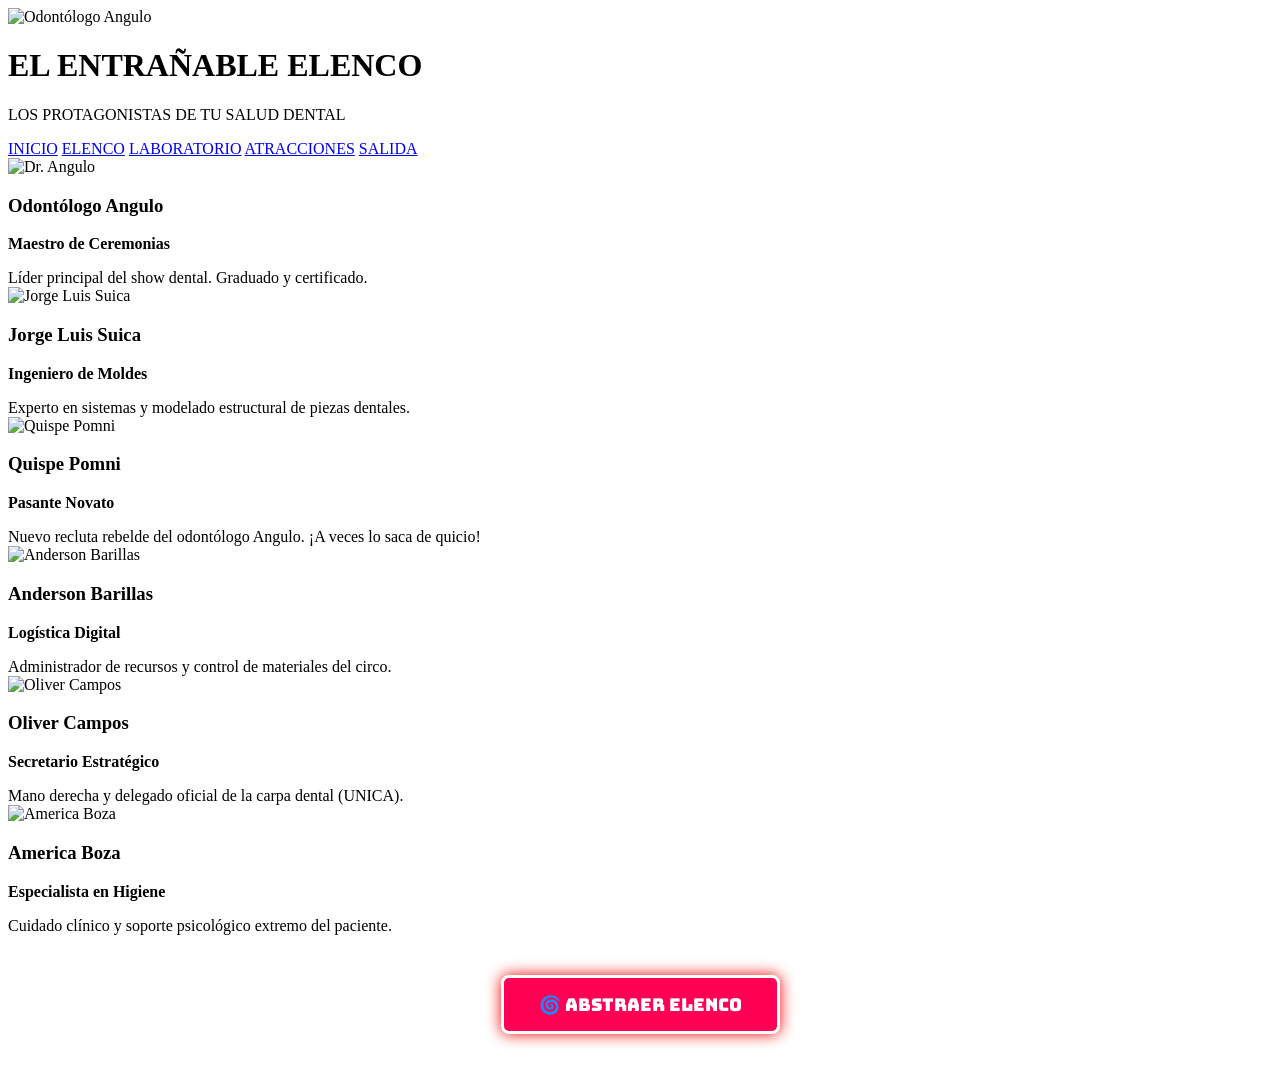
==== elenco.html @ cd5c4fb8 "Add files via upload" ====
<!DOCTYPE html>
<html lang="es">
<head>
    <meta charset="UTF-8">
    <meta name="viewport" content="width=device-width, initial-scale=1.0">
    <title>El Elenco de Sonrisas | Odontólogo Angulo</title>
    <link rel="stylesheet" href="css/estilos.css">
    <link href="https://fonts.googleapis.com/css2?family=Bungee&family=Roboto:wght@400;700&display=swap" rel="stylesheet">
</head>
<body class="teatro-body">

    <audio id="audio-seccion" src="assets/audio/staff_elenco.mp3" loop></audio>
    
    <div id="abstraction-overlay"></div>

    <header class="circo-header">
        <div class="banner-caine">
            <img src="assets/imagen/doctor-angulo.png" alt="Odontólogo Angulo" class="caine-img">
            <div class="titulo-container">
                <h1 class="glow-yellow">EL ENTRAÑABLE ELENCO</h1>
                <p class="universidades">LOS PROTAGONISTAS DE TU SALUD DENTAL</p>
            </div>
        </div>
        
        <nav class="menu-flotante">
            <a href="home.html" class="btn-nav">INICIO</a>
            <a href="elenco.html" class="btn-nav activo">ELENCO</a>
            <a href="laboratorio.html" class="btn-nav">LABORATORIO</a>
            <a href="galeria.html" class="btn-nav">ATRACCIONES</a>
            <a href="contacto.html" class="btn-nav">SALIDA</a>
        </nav>
    </header>

    <main class="escenario-principal">
        <div class="staff-grid">
            <div class="staff-member card-red" data-personaje="angulo">
                <img src="assets/imagen/doctor-angulo.png" alt="Dr. Angulo">
                <h3>Odontólogo Angulo</h3>
                <p class="rol" style="color: var(--circo-rojo); font-weight: bold;">Maestro de Ceremonias</p>
                <span class="desc">Líder principal del show dental. Graduado y certificado.</span>
            </div>

            <div class="staff-member card-blue">
                <img src="assets/imagen/logo-clinica.png" alt="Jorge Luis Suica">
                <h3>Jorge Luis Suica</h3>
                <p class="rol" style="color: var(--circo-azul); font-weight: bold;">Ingeniero de Moldes</p>
                <span class="desc">Experto en sistemas y modelado estructural de piezas dentales.</span>
            </div>

            <div class="staff-member card-yellow" data-personaje="quispe">
                <img src="assets/imagen/quispe-pomni.png" alt="Quispe Pomni">
                <h3>Quispe Pomni</h3>
                <p class="rol" style="color: var(--circo-amarillo); font-weight: bold;">Pasante Novato</p>
                <span class="desc">Nuevo recluta rebelde del odontólogo Angulo. ¡A veces lo saca de quicio!</span>
            </div>

            <div class="staff-member card-yellow">
                <img src="assets/imagen/logo-clinica.png" alt="Anderson Barillas">
                <h3>Anderson Barillas</h3>
                <p class="rol" style="color: var(--circo-amarillo); font-weight: bold;">Logística Digital</p>
                <span class="desc">Administrador de recursos y control de materiales del circo.</span>
            </div>

            <div class="staff-member card-red" data-personaje="oliver">
                <img src="assets/imagen/secretario-oliver.png" alt="Oliver Campos">
                <h3>Oliver Campos</h3>
                <p class="rol" style="color: var(--circo-rojo); font-weight: bold;">Secretario Estratégico</p>
                <span class="desc">Mano derecha y delegado oficial de la carpa dental (UNICA).</span>
            </div>

            <div class="staff-member card-blue" data-personaje="boza">
                <img src="assets/imagen/hygiene-america.png" alt="America Boza">
                <h3>America Boza</h3>
                <p class="rol" style="color: var(--circo-azul); font-weight: bold;">Especialista en Higiene</p>
                <span class="desc">Cuidado clínico y soporte psicológico extremo del paciente.</span>
            </div>
        </div>

        <div style="text-align: center; margin-top: 40px; padding-bottom: 40px;">
            <button id="btn-abstraer-manual" style="background: #ff0055; color: white; padding: 15px 35px; font-family: 'Bungee', sans-serif; font-size: 1.1rem; border: 3px solid white; border-radius: 8px; cursor: pointer; box-shadow: 0 0 15px red; transition: 0.3s;">
                🌀 ABSTRAER ELENCO
            </button>
        </div>
    </main>

    <script src="js/script.js"></script>
    <script>
        window.addEventListener('DOMContentLoaded', () => {
            const audio = document.getElementById('audio-seccion');
            audio.play().catch(err => console.log("Interacciona para jugar"));
            iniciarContadorAbstraccion();
        });
    </script>
</body>
</html>
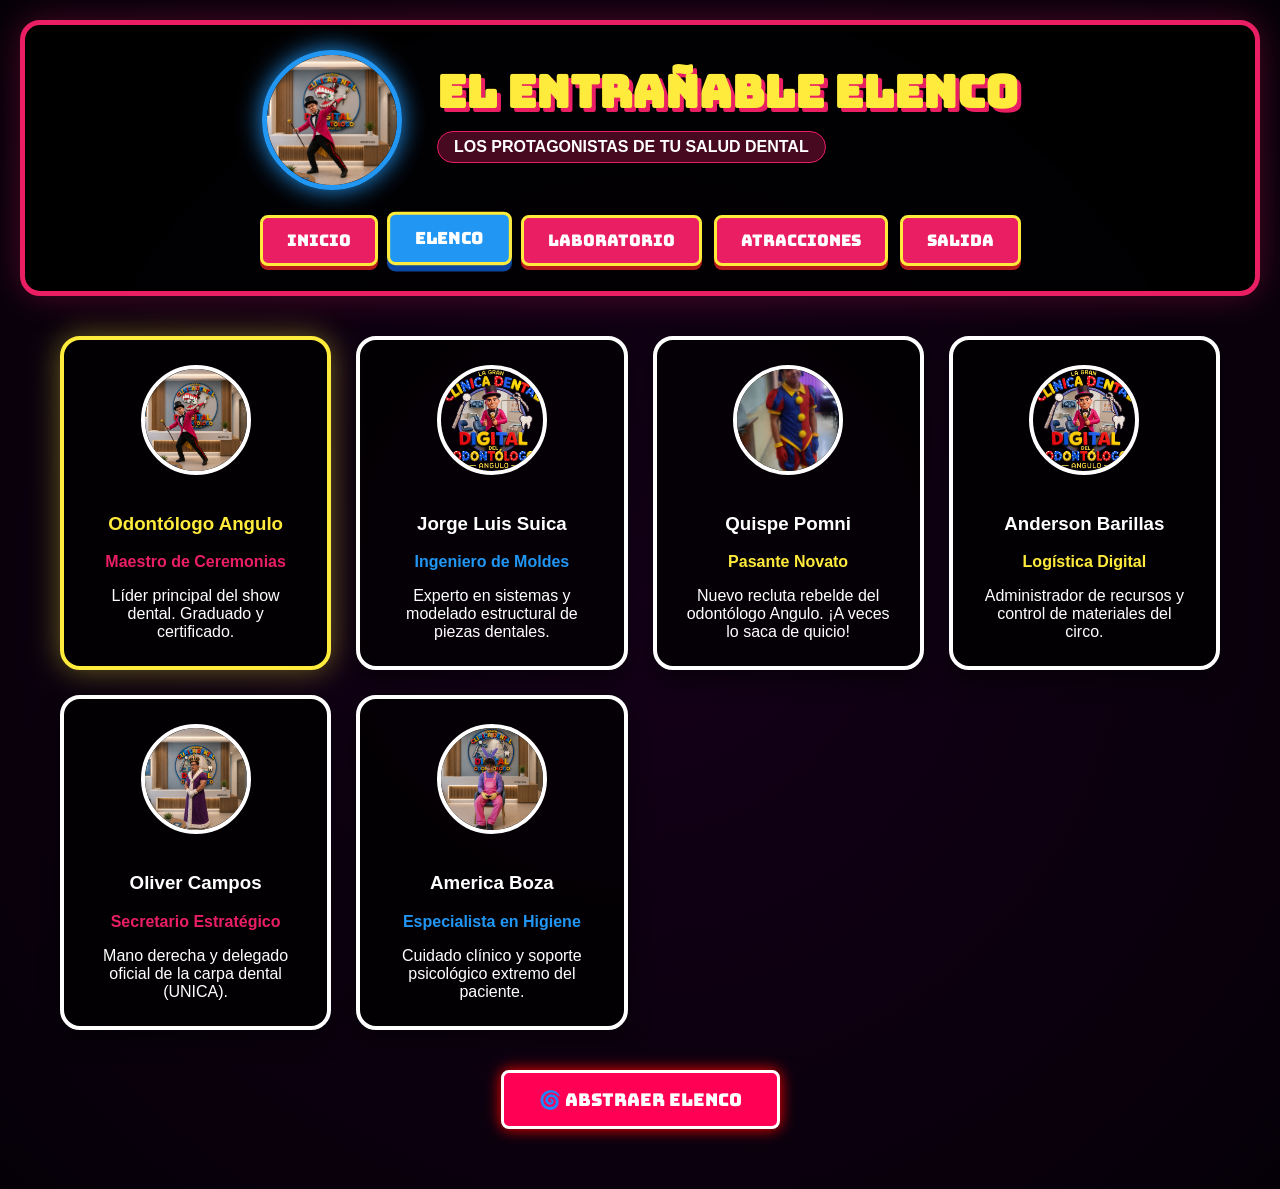
==== commit c02d9cbb: "Update elenco.html" ====
--- a/elenco.html
+++ b/elenco.html
@@ -9,13 +9,13 @@
 </head>
 <body class="teatro-body">
 
-    <audio id="audio-seccion" src="assets/audio/staff_elenco.mp3" loop></audio>
+    <audio id="audio-seccion" src="audio/staff_elenco.mp3" loop></audio>
     
     <div id="abstraction-overlay"></div>
 
     <header class="circo-header">
         <div class="banner-caine">
-            <img src="assets/imagen/doctor-angulo.png" alt="Odontólogo Angulo" class="caine-img">
+            <img src="imagen/doctor-angulo.png" alt="Odontólogo Angulo" class="caine-img">
             <div class="titulo-container">
                 <h1 class="glow-yellow">EL ENTRAÑABLE ELENCO</h1>
                 <p class="universidades">LOS PROTAGONISTAS DE TU SALUD DENTAL</p>
@@ -34,42 +34,42 @@
     <main class="escenario-principal">
         <div class="staff-grid">
             <div class="staff-member card-red" data-personaje="angulo">
-                <img src="assets/imagen/doctor-angulo.png" alt="Dr. Angulo">
+                <img src="imagen/doctor-angulo.png" alt="Dr. Angulo">
                 <h3>Odontólogo Angulo</h3>
                 <p class="rol" style="color: var(--circo-rojo); font-weight: bold;">Maestro de Ceremonias</p>
                 <span class="desc">Líder principal del show dental. Graduado y certificado.</span>
             </div>
 
             <div class="staff-member card-blue">
-                <img src="assets/imagen/logo-clinica.png" alt="Jorge Luis Suica">
+                <img src="imagen/logo-clinica.png" alt="Jorge Luis Suica">
                 <h3>Jorge Luis Suica</h3>
                 <p class="rol" style="color: var(--circo-azul); font-weight: bold;">Ingeniero de Moldes</p>
                 <span class="desc">Experto en sistemas y modelado estructural de piezas dentales.</span>
             </div>
 
             <div class="staff-member card-yellow" data-personaje="quispe">
-                <img src="assets/imagen/quispe-pomni.png" alt="Quispe Pomni">
+                <img src="imagen/quispe-pomni.png" alt="Quispe Pomni">
                 <h3>Quispe Pomni</h3>
                 <p class="rol" style="color: var(--circo-amarillo); font-weight: bold;">Pasante Novato</p>
                 <span class="desc">Nuevo recluta rebelde del odontólogo Angulo. ¡A veces lo saca de quicio!</span>
             </div>
 
             <div class="staff-member card-yellow">
-                <img src="assets/imagen/logo-clinica.png" alt="Anderson Barillas">
+                <img src="imagen/logo-clinica.png" alt="Anderson Barillas">
                 <h3>Anderson Barillas</h3>
                 <p class="rol" style="color: var(--circo-amarillo); font-weight: bold;">Logística Digital</p>
                 <span class="desc">Administrador de recursos y control de materiales del circo.</span>
             </div>
 
             <div class="staff-member card-red" data-personaje="oliver">
-                <img src="assets/imagen/secretario-oliver.png" alt="Oliver Campos">
+                <img src="imagen/secretario-oliver.png" alt="Oliver Campos">
                 <h3>Oliver Campos</h3>
                 <p class="rol" style="color: var(--circo-rojo); font-weight: bold;">Secretario Estratégico</p>
                 <span class="desc">Mano derecha y delegado oficial de la carpa dental (UNICA).</span>
             </div>
 
             <div class="staff-member card-blue" data-personaje="boza">
-                <img src="assets/imagen/hygiene-america.png" alt="America Boza">
+                <img src="imagen/hygiene-america.png" alt="America Boza">
                 <h3>America Boza</h3>
                 <p class="rol" style="color: var(--circo-azul); font-weight: bold;">Especialista en Higiene</p>
                 <span class="desc">Cuidado clínico y soporte psicológico extremo del paciente.</span>
@@ -92,4 +92,4 @@
         });
     </script>
 </body>
-</html>+</html>
--- a/css/estilos.css
+++ b/css/estilos.css
@@ -0,0 +1,396 @@
+/* ==========================================================================
+   ESTILOS GENERALES Y CONFIGURACIÓN BASE (Circo Dental Digital)
+   ========================================================================== */
+:root {
+    --circo-rojo: #e91e63;
+    --circo-azul: #2196f3;
+    --circo-amarillo: #ffeb3b;
+    --circo-negro: #0a0a0a;
+    --fuente-circo: 'Bungee', cursive;
+    --fuente-texto: 'Roboto', sans-serif;
+}
+
+*, *::before, *::after {
+    box-sizing: border-box;
+}
+
+/* CURSORES LOCALES PERSONALIZADOS DE BUBBLE (Optimizados a 32x32) */
+html, body, button, a, select, input, textarea, option {
+    cursor: url('../assets/imagen/bubble-cerrado.png'), auto !important;
+}
+
+html:active, body:active, button:active, a:active, select:active, input:active, textarea:active {
+    cursor: url('../assets/imagen/bubble-abierto.png'), auto !important;
+}
+
+body {
+    margin: 0;
+    padding: 0;
+    background-color: var(--circo-negro);
+    color: white;
+    font-family: var(--fuente-texto);
+    overflow-x: hidden;
+}
+
+/* ==========================================================================
+   ANIMACIÓN DEL VACÍO DENTAL (FONDO DINÁMICO PARA EL TEATRO)
+   ========================================================================== */
+.teatro-body {
+    position: relative;
+    background: radial-gradient(circle at center, #150019 0%, #050008 100%);
+    min-height: 100vh;
+}
+
+.teatro-body::before {
+    content: "";
+    position: fixed;
+    top: 0; left: 0;
+    width: 100%; height: 100%;
+    background-image: 
+        url('assets/imagen/modelo-3d-2.png'),
+        url('../assets/imagen/modelo-3d-2.png');
+    background-size: 80px;
+    background-position: 10% 20%;
+    background-repeat: no-repeat;
+    opacity: 0.06;
+    animation: flotarVacio 20s infinite linear;
+    pointer-events: none;
+    z-index: 0;
+}
+
+@keyframes flotarVacio {
+    0% { transform: translateY(0) rotate(0deg); }
+    50% { transform: translateY(-20px) rotate(180deg); }
+    100% { transform: translateY(0) rotate(360deg); }
+}
+
+/* ==========================================================================
+   PANTALLA DE ENTRADA / MANDÍBULA (INDEX.HTML)
+   ========================================================================== */
+.intro-body {
+    height: 100vh;
+    display: flex;
+    justify-content: center;
+    align-items: center;
+    overflow: hidden;
+    background: #000;
+}
+
+.jaw-container {
+    position: relative;
+    width: 100vw;
+    height: 100vh;
+}
+
+.jaw-top, .jaw-bottom {
+    position: absolute;
+    width: 100%;
+    height: 50%;
+    background: #540202;
+    transition: transform 1.2s cubic-bezier(0.7, 0, 0.3, 1);
+    z-index: 10;
+    display: flex;
+    justify-content: center;
+}
+
+.jaw-top { top: 0; align-items: flex-end; border-bottom: 12px solid var(--circo-rojo); }
+.jaw-bottom { bottom: 0; align-items: flex-start; border-top: 12px solid var(--circo-rojo); }
+
+.teeth-top, .teeth-bottom {
+    width: 100%;
+    height: 50px;
+    background-image: linear-gradient(45deg, transparent 33.333%, #fff 33.333%, #fff 66.666%, transparent 66.666%),
+                      linear-gradient(-45deg, transparent 33.333%, #fff 33.333%, #fff 66.666%, transparent 66.666%);
+    background-size: 50px 100px;
+}
+
+.logo-intro {
+    position: absolute;
+    top: 50%; left: 50%;
+    transform: translate(-50%, -50%);
+    text-align: center;
+    z-index: 5;
+}
+
+.logo-intro img {
+    max-width: 350px;
+    filter: drop-shadow(0 0 20px var(--circo-rojo));
+    animation: latido 1.5s infinite alternate;
+}
+
+.click-text {
+    position: absolute;
+    bottom: 8%; width: 100%;
+    text-align: center;
+    font-family: var(--fuente-circo);
+    color: var(--circo-amarillo);
+    font-size: 1.5rem;
+    text-shadow: 2px 2px #000;
+    z-index: 20;
+    animation: parpadeo 1s infinite;
+}
+
+/* ==========================================================================
+   PANTALLA DE TRANSICIÓN CON MARCO DE DIAPOSITIVA (FONDO-CIRCO)
+   ========================================================================== */
+#slide-transition {
+    position: fixed;
+    top: 0; left: 0;
+    width: 100%; height: 100%;
+    background: #000;
+    z-index: 100;
+    display: flex;
+    justify-content: center;
+    align-items: center;
+    padding: 40px;
+}
+
+.slide-frame-container {
+    width: 100%;
+    max-width: 900px;
+    height: 550px;
+    background: url('../assets/imagen/fondo-circo.png') no-repeat center center;
+    background-size: 100% 100%;
+    display: flex;
+    justify-content: center;
+    align-items: center;
+    padding: 60px;
+}
+
+.slide {
+    font-family: var(--fuente-circo);
+    font-size: 2.2rem;
+    color: #fff;
+    text-align: center;
+    text-shadow: 3px 3px 0px #000, 0 0 10px var(--circo-rojo);
+    line-height: 1.4;
+}
+
+/* ==========================================================================
+   ESTRUCTURA DEL TEATRO PRINCIPAL Y HEADER
+   ========================================================================== */
+.circo-header {
+    background: rgba(0, 0, 0, 0.85);
+    border: 5px solid var(--circo-rojo);
+    margin: 20px;
+    padding: 25px;
+    border-radius: 20px;
+    backdrop-filter: blur(5px);
+    box-shadow: 0 0 35px rgba(233, 30, 99, 0.3);
+    position: relative;
+    z-index: 10;
+}
+
+.banner-caine {
+    display: flex;
+    align-items: center;
+    justify-content: center;
+    gap: 35px;
+    flex-wrap: wrap;
+}
+
+.caine-img {
+    width: 140px;
+    height: 140px;
+    border-radius: 50%;
+    border: 5px solid var(--circo-azul);
+    object-fit: cover;
+    box-shadow: 0 0 25px var(--circo-azul);
+}
+
+.glow-yellow {
+    font-family: var(--fuente-circo);
+    color: var(--circo-amarillo);
+    font-size: 2.8rem;
+    margin: 0;
+    text-shadow: 4px 4px 0px var(--circo-rojo);
+}
+
+.universidades {
+    font-size: 1rem;
+    color: white;
+    font-weight: bold;
+    background: rgba(233, 30, 99, 0.3);
+    padding: 6px 16px;
+    border-radius: 50px;
+    display: inline-block;
+    margin-top: 10px;
+    border: 1px solid var(--circo-rojo);
+}
+
+.menu-flotante {
+    display: flex;
+    justify-content: center;
+    gap: 12px;
+    margin-top: 25px;
+    flex-wrap: wrap;
+}
+
+.btn-nav {
+    text-decoration: none;
+    background: var(--circo-rojo);
+    color: white;
+    font-family: var(--fuente-circo);
+    padding: 12px 24px;
+    border-radius: 8px;
+    border: 3px solid var(--circo-amarillo);
+    box-shadow: 0 4px 0 #b71c1c;
+    transition: all 0.2s ease;
+}
+
+.btn-nav:hover, .btn-nav.activo {
+    background: var(--circo-azul);
+    transform: scale(1.05) translateY(-2px);
+    box-shadow: 0 6px 0 #0d47a1;
+}
+
+.btn-nav:active {
+    transform: translateY(4px);
+    box-shadow: 0 0 0 transparent;
+}
+
+.escenario-principal {
+    position: relative;
+    padding: 20px;
+    max-width: 1200px;
+    margin: 0 auto;
+    z-index: 5;
+}
+
+/* ==========================================================================
+   BURBUJA INTERACTIVA DE CAINE
+   ========================================================================== */
+#caine-bubble-container {
+    position: fixed;
+    top: 30px;
+    right: 30px;
+    z-index: 1000;
+    display: flex;
+    align-items: center;
+    gap: 15px;
+    pointer-events: none;
+    transform: translateX(400px);
+    transition: transform 0.5s cubic-bezier(0.175, 0.885, 0.32, 1.275);
+}
+
+#caine-bubble-container.show { transform: translateX(0); }
+
+.caine-bubble-text {
+    background: white;
+    color: black;
+    font-weight: bold;
+    padding: 15px;
+    border-radius: 15px;
+    position: relative;
+    max-width: 220px;
+    border: 3px solid var(--circo-rojo);
+    box-shadow: 0 8px 16px rgba(0,0,0,0.3);
+}
+
+.caine-bubble-text::after {
+    content: ""; position: absolute; top: 50%; right: -15px;
+    transform: translateY(-50%); border-width: 10px 0 10px 15px;
+    border-style: solid; border-color: transparent transparent transparent white;
+}
+
+.caine-bubble-avatar {
+    width: 75px; height: 75px; border-radius: 50%;
+    border: 3px solid var(--circo-amarillo); background: var(--circo-negro);
+}
+
+/* ==========================================================================
+   SECCIÓN: STAFF (ELENCO - ZOOM Y DESTELLO VIP)
+   ========================================================================== */
+.staff-grid {
+    display: grid;
+    grid-template-columns: repeat(auto-fit, minmax(230px, 1fr));
+    gap: 25px;
+}
+
+.staff-member {
+    background: rgba(0, 0, 0, 0.75);
+    border: 4px solid white;
+    border-radius: 20px;
+    padding: 25px;
+    text-align: center;
+    box-shadow: 0 10px 20px rgba(0,0,0,0.5);
+    transition: transform 0.3s ease;
+}
+
+.staff-member:hover { transform: translateY(-8px); }
+
+/* ZOOM ELÁSTICO EN LAS IMÁGENES DEL ELENCO */
+.staff-member img {
+    width: 110px; height: 110px; border-radius: 50%; object-fit: cover;
+    margin-bottom: 15px; border: 4px solid white;
+    transition: transform 0.4s cubic-bezier(0.175, 0.885, 0.32, 1.275), border-color 0.3s ease;
+}
+
+.staff-member:hover img {
+    transform: scale(1.18) rotate(3deg);
+    border-color: var(--circo-amarillo);
+}
+
+/* DESTELLO DE NEÓN VIP DORADO SÓLO PARA LA TARJETA DEL DR. ANGULO */
+.staff-grid .staff-member:first-child {
+    position: relative;
+    overflow: hidden;
+    border: 4px solid var(--circo-amarillo) !important;
+    box-shadow: 0 0 30px rgba(255, 235, 59, 0.4);
+}
+
+.staff-grid .staff-member:first-child::before {
+    content: ''; position: absolute; top: -50%; left: -60%; width: 30%; height: 200%;
+    background: linear-gradient(to right, rgba(255,255,255,0) 0%, rgba(255,255,255,0.5) 50%, rgba(255,255,255,0) 100%);
+    transform: rotate(25deg); animation: destelloVIP 4.5s infinite ease-in-out; pointer-events: none; z-index: 1;
+}
+
+@keyframes destelloVIP {
+    0% { left: -60%; } 15% { left: 130%; } 100% { left: 130%; }
+}
+
+.staff-grid .staff-member:first-child h3 {
+    color: var(--circo-amarillo);
+    animation: vibracionBrillo 2s infinite alternate;
+}
+
+@keyframes vibracionBrillo {
+    from { text-shadow: 0 0 8px rgba(255, 235, 59, 0.5); }
+    to { text-shadow: 0 0 18px rgba(255, 235, 59, 0.9), 0 0 5px #fff; }
+}
+
+/* ==========================================================================
+   SECCIÓN: LABORATORIO DIGITAL Y GALERÍA
+   ========================================================================== */
+.section-card { background: rgba(0, 0, 0, 0.8); border: 4px solid var(--circo-azul); border-radius: 20px; padding: 30px; }
+.section-title { font-family: var(--fuente-circo); color: var(--circo-amarillo); text-align: center; font-size: 2.2rem; }
+.lab-container { display: flex; align-items: center; justify-content: center; gap: 40px; flex-wrap: wrap; margin-top: 30px; }
+.lab-step { text-align: center; max-width: 300px; }
+.lab-step img { width: 100%; height: 200px; object-fit: cover; border-radius: 12px; border: 3px solid var(--circo-amarillo); }
+.lab-arrow { font-size: 3.5rem; color: var(--circo-rojo); animation: latido 1s infinite alternate; }
+.malla-preview { position: relative; width: 100%; height: 200px; }
+.malla-preview img { position: absolute; top: 0; left: 0; width: 100%; height: 100%; object-fit: cover; border-radius: 12px; }
+.overlay-img { opacity: 0.4; mix-blend-mode: screen; animation: glitchEfecto 0.3s infinite; }
+
+.treatments-grid { display: grid; grid-template-columns: repeat(auto-fit, minmax(280px, 1fr)); gap: 30px; }
+.treatment-item { background: rgba(0,0,0,0.8); border: 4px solid var(--circo-amarillo); border-radius: 20px; padding: 20px; text-align: center; }
+.treatment-item img, .promo-video { width: 100%; height: 180px; object-fit: cover; border-radius: 10px; margin-bottom: 15px; }
+
+.precio-box { background: #111; border: 2px dashed var(--circo-azul); padding: 10px; margin-top: 15px; font-family: var(--fuente-circo); color: var(--circo-amarillo); font-size: 1.4rem; }
+
+/* ==========================================================================
+   CAPA DE ABSTRACCIÓN NEGRA TOTAL
+   ========================================================================== */
+#abstraction-overlay {
+    position: fixed; top: 0; left: 0; width: 100%; height: 100%;
+    background: #000; opacity: 0; pointer-events: none; z-index: 99999;
+}
+
+@keyframes parpadeo { 50% { opacity: 0; } }
+@keyframes latido { from { transform: scale(1); } to { transform: scale(1.05); } }
+@keyframes glitchEfecto {
+    0% { transform: translate(0); filter: hue-rotate(0deg); }
+    30% { transform: translate(-3px, 2px); }
+    60% { transform: translate(3px, -2px); filter: hue-rotate(90deg); }
+    100% { transform: translate(0); }
+}
